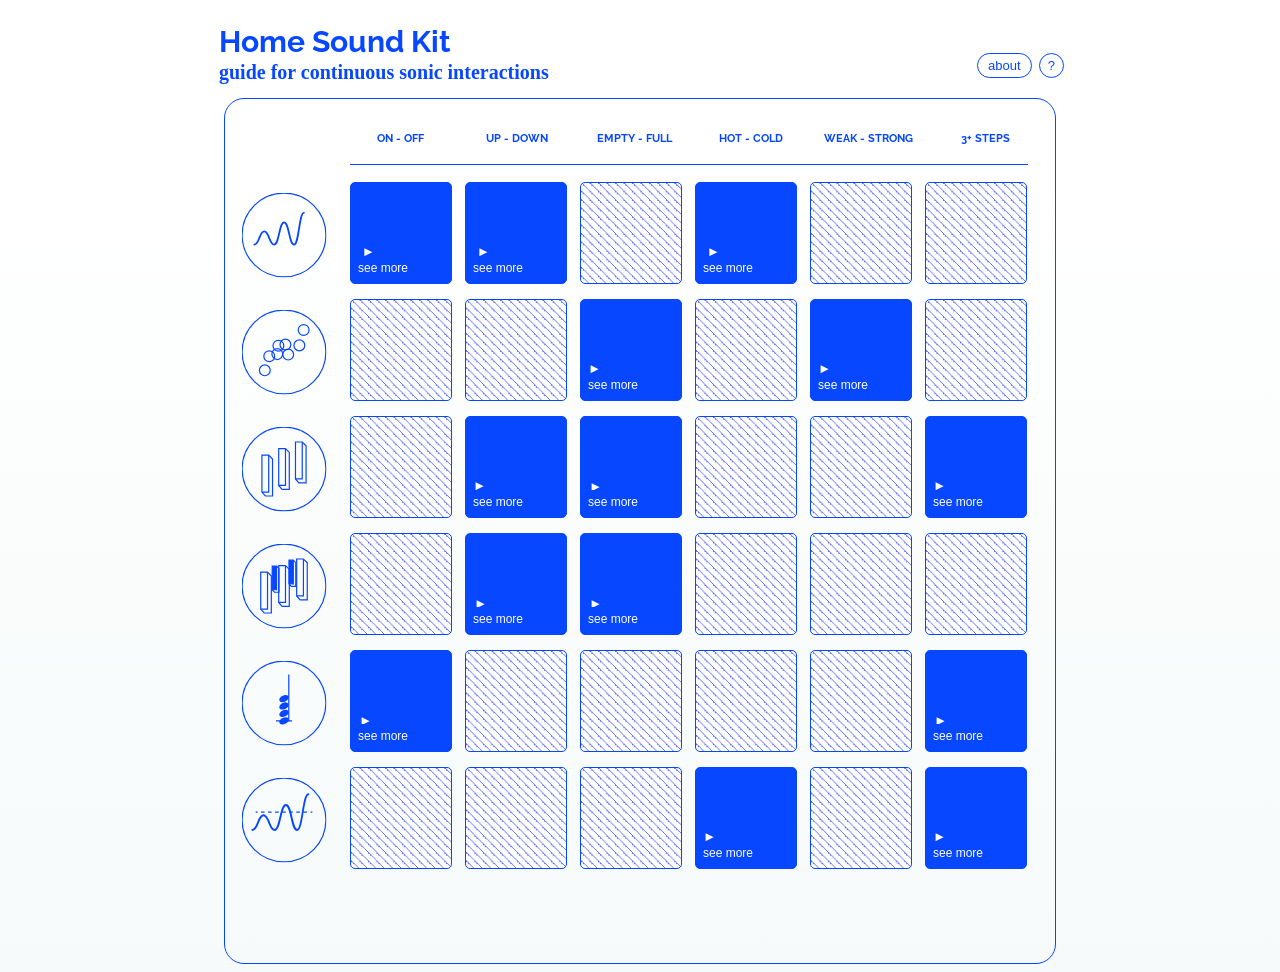
==== index.html @ 33861cf0 "Update index.html" ====
<html>
<head>
<title>Home Soundscape Toolkit</title>
<meta name="viewport" content="width=device-width, initial-scale=1">
<link href="3.12-blue-white.css" rel="stylesheet" type="text/css">
 <link href="//fonts.googleapis.com/css?family=Raleway:400,700" rel="stylesheet">
<script>
//audio
  function play(element){
   var audio = document.getElementById(element);
   audio.play();
             }
</script>

</head>

<body>
<//header>
<section class="header">
    <p class="title">Home Sound Kit</div><div></div>
      <p class="title-secondary">guide for continuous sonic interactions</div>
        <div class="btnCont">
          <button onclick="document.getElementById('id01').style.display='block'" class="Btn about">about</button>
          <button onclick="document.getElementById('id01').style.display='block'" class="Btn instrc">?</button>
        </div>
    </section>

  <section class="border">
    <section class="layout">
    <//1>
      <//side bar>
      <header class="side">
        <div class="sd-br-div top">
          <div class="sd-br-img pitch"></div>
        </div>
        <div class="sd-br-div">
        <div class="sd-br-img gran"></div>
        </div>
        <div class="sd-br-div">
          <div class="sd-br-img diat"></div>
        </div>
        <div class="sd-br-div">
          <div class="sd-br-img chrom"></div>
        </div>
        <div class="sd-br-div">
          <div class="sd-br-img chord"></div>
        </div>
        <div class="sd-br-div bottom">
          <div class="sd-br-img gate"></div>
        </div>
      </header>

    <//2>
      <div>
      <//top bar>
        <div class="top-bar">
          <div class="txt-box">
            <p class="p left">ON - OFF</p>
    				<p class="p left">UP - DOWN</p>
    				<p class="p left">EMPTY - FULL</p>
    				<p class="p left">HOT - COLD</p>
    				<p class="p">WEAK - STRONG</p>
    				<p class="p">3+ STEPS</p>
          </div>
          <div class="stick-border">
          </div>
        </div>

      <//matrix>
      <div class="matrix">
        <div class="div">
          <div class="box match">
              <input class="box match play" type="button" value=" ►"  onclick="play('audio1')">
              <button onclick="document.getElementById('id01').style.display='block'" class="myBtn">see more</button>
          </div>
          <div class="box match">
              <input class="box match play" type="button" value=" ►"  onclick="play('audio1')">
              <button onclick="document.getElementById('id02').style.display='block'" class="myBtn">see more</button>
          </div>
          <div class="box"></div>
          <div class="box match">
            <input class="box match play" type="button" value=" ►"  onclick="play('audio1')">
            <button onclick="document.getElementById('id03').style.display='block'" class="myBtn">see more</button>
          </div>
          <div class="box"></div>
          <div class="box"></div>
        </div>
        <div class="div">
          <div class="box"></div>
          <div class="box"></div>
          <div class="box match">
              <input class="box match play" type="button" value="►"  onclick="play('audio2')">
              <button onclick="document.getElementById('id04').style.display='block'" class="myBtn">see more</button>
          </div>
          <div class="box"></div>
          <div class="box match">
            <input class="box match play" type="button" value="►"  onclick="play('audio2')">
            <button onclick="document.getElementById('id05').style.display='block'" class="myBtn">see more</button>
          </div>
          <div class="box"></div>
        </div>
        <div class="div">
          <div class="box"></div>
          <div class="box match">
              <input class="box match play" type="button" value="►"  onclick="play('audio3')">
              <button onclick="document.getElementById('id04').style.display='block'" class="myBtn">see more</button>
          </div>
          <div class="box match">
              <input class="play " type="button" value="►"  onclick="play('audio3')">
              <button onclick="document.getElementById('id05').style.display='block'" class="myBtn ">see more</button>
          </div>
          <div class="box"></div>
          <div class="box"></div>
          <div class="box match">
              <input class="box match play" type="button" value="►"  onclick="play('audio3')">
              <button onclick="document.getElementById('id06').style.display='block'" class="myBtn">see more</button>
          </div>
        </div>
        <div class="div">
          <div class="box"></div>
          <div class="box match">
              <input class="play " type="button" value="►"  onclick="play('audio4')">
              <button onclick="document.getElementById('id07').style.display='block'" class="myBtn ">see more</button>
          </div>
          <div class="box match">
            <input class="play" type="button" value="►"  onclick="play('audio4')">
            <button onclick="document.getElementById('id07').style.display='block'" class="myBtn ">see more</button>
          </div>
          <div class="box"></div>
          <div class="box"></div>
          <div class="box"></div>
        </div>
        <div class="div">
          <div class="box match">
            <input class="play " type="button" value="►"  onclick="play('audio5')">
            <button onclick="document.getElementById('id07').style.display='block'" class="myBtn ">see more</button>
          </div>
          <div class="box"></div>
          <div class="box"></div>
          <div class="box"></div>
          <div class="box"></div>
          <div class="box match">
            <input class="play " type="button" value="►"  onclick="play('audio5')">
            <button onclick="document.getElementById('id07').style.display='block'" class="myBtn ">see more</button>
          </div>
        </div>
        <div class="div">
          <div class="box"></div>
          <div class="box"></div>
          <div class="box"></div>
          <div class="box match">
              <input class="box match play" type="button" value="►"  onclick="play('audio6')">
              <button onclick="document.getElementById('id06').style.display='block'" class="myBtn">see more</button>
          </div>
          <div class="box"></div>
          <div class="box match">
              <input class="box match play" type="button" value="►"  onclick="play('audio6')">
              <button onclick="document.getElementById('id06').style.display='block'" class="myBtn">see more</button>
          </div>
        </div>
      </div>
     </div>

      <//audio>
       <audio id="audio1" src="snd/01_pitch.aif" ></audio>
       <audio id="audio2" src="snd/03_diatonic.ogg" ></audio>
       <audio id="audio3" src="snd/03_diatonic.aif" ></audio>
       <audio id="audio4" src="snd/04_chrom.aifc" ></audio>
       <audio id="audio5" src="snd/05_chord1.aif" ></audio>
       <audio id="audio6" src="snd/06_cutoff.aifc" ></audio>



      <//pop-ups>
      <div id="id01" class="modal">
        <div class="modal-content">

          <header class="header-modal">
              <img class="modal-icon" src="img/final-icons/modal/icon-pitch.svg" />
              <h2 class="modal-title">PITCH CHANGE&nbsp;&nbsp;&nbsp;<medium>x</medium>&nbsp;&nbsp;&nbsp;ON - OFF</h2>
              <span onclick="document.getElementById('id01').style.display='none'" class="close">&times;</span>
          </header>

          <div class="mid-modal">
            <div>
              <div class="explain-box">
              <img class="modal-icon side" src="img/final-icons/modal/icon-sound.svg" />
               <p><B>sound: pitch change</b><br>
                Pitch shift is a sound variation in which the <a href="https://en.wikipedia.org/wiki/Pitch_(music)" target="_blank">pitch</a> of a sound (quantified as <a href="https://en.wikipedia.org/wiki/frequency" target="_blank">frequency</a>, unit: Hz) is raised or lowered.</p></div>
              <div class="explain-box">
               <img class="modal-icon side" src="img/final-icons/modal/icon-intr.svg" />
               <p><b>interaction: on\off</b><br>
                on-off interaction refers to a controller, allowing turning a device or a function on or off.<p></div>
              <div class="explain-box">
              <img class="modal-icon side" src="img/final-icons/modal/icon-parameters.svg" />
               <p><b>main parameters</b><br>
                start and end pitch, pitch range<p></div>

              </div>
              <div class="slideshow-contain">
                <div><img class="modal-icon side" src="img/final-icons/modal/icon-prdct.svg" /></div>
            <div class="slideshow">

                <div class="slide-container mySlides">
                  <div>
                    <b>example products</b><br>turning a device on-off
                  </div>
                  <img src="img/slideshow/remote.jpg" style="width:100%">
             </div>
              </div>
            </div>
          </div>

        <p class="end-modal"><B>NOTICE!</b> make sure the chosen pitches lay within the average audible <a href="https://en.wikipedia.org/wiki/Auditory_system" target="_blank">frequency range</a> for your user age group.</p>
        </div>
      </div>

       <div id="id02" class="modal">
        <div class="modal-content">

          <header class="header-modal">
              <img class="modal-icon" src="img/final-icons/modal/icon-pitch.svg" />
              <h2 class="modal-title">PITCH CHANGE&nbsp;&nbsp;&nbsp;<medium>x</medium>&nbsp;&nbsp;&nbsp;UP - DOWN</h2>
              <span onclick="document.getElementById('id02').style.display='none'" class="close">&times;</span>
          </header>

          <div class="mid-modal">
            <div>
              <div class="explain-box">
              <img class="modal-icon side" src="img/final-icons/modal/icon-sound.svg" />
               <p><B>sound: pitch change</b><br>
                Pitch shift is a sound variation in which the <a href="https://en.wikipedia.org/wiki/Pitch_(music)" target="_blank">pitch</a> of a sound (quantified as <a href="https://en.wikipedia.org/wiki/frequency" target="_blank">frequency</a>, unit: Hz) is raised or lowered.</p></div>
              <div class="explain-box">
               <img class="modal-icon side" src="img/final-icons/modal/icon-intr.svg" />
               <p><b>interaction: up\down</b><br>
                up-down interaction refers to the action of adding to or subtracting from the value with a certain function.<p></div>
              <div class="explain-box">
              <img class="modal-icon side" src="img/final-icons/modal/icon-parameters.svg" />
               <p><b>main parameters</b><br>
                start and end pitch, pitch range, addition\substraction value<p></div>

              </div>
              <div class="slideshow-contain">
                <div><img class="modal-icon side" src="img/final-icons/modal/icon-prdct.svg" /></div>
            <div class="slideshow">
                <div class="slide-container mySlides">
                  <div>
                  <b>example products</b><br>pillbox: counting pills
                  </div>
                  <img src="img/slideshow/pillbox.jpg" style="width:100%">
                </div>

                <div class="slide-container mySlides">
                  <div>
                    <b>example products</b><br>adjusting temperature in air-conditioner remote controller
                  </div>
                  <img src="img/slideshow/remote.jpg" style="width:100%">
                </div>

                <button class="Btn" onclick="plusDivs(-1)">&#10094;</button>
                <button class="Btn" onclick="plusDivs(1)">&#10095;</button>

              </div>
            </div>
          </div>

        <p class="end-modal"><B>NOTICE!</b> make sure the chosen pitches lay within the average audible <a href="https://en.wikipedia.org/wiki/Auditory_system" target="_blank">frequency range</a> for your user age group.<br>Set a standard addition\substraction value to create a consistent interaction.</p>
        </div>
      </div>

    </section>
  </section>


<script>
//slideshow
var slideIndex = 1;
showDivs(slideIndex);

function plusDivs(n) {
  showDivs(slideIndex += n);
}

function showDivs(n) {
  var i;
  var x = document.getElementsByClassName("mySlides");
  if (n > x.length) {slideIndex = 1}
  if (n < 1) {slideIndex = x.length}
  for (i = 0; i < x.length; i++) {
     x[i].style.display = "none";
  }
  x[slideIndex-1].style.display = "block";
}
</script>
</body>
</html>
---- 3.12-blue-white.css ----
@charset "UTF-8";
/* CSS Document */
body {
  background : -moz-linear-gradient(50% 0% -90deg,rgba(255, 255, 255, 1) 19.06%,rgba(246, 250, 250, 1) 100%);
  background : -webkit-linear-gradient(-90deg, rgba(255, 255, 255, 1) 19.06%, rgba(246, 250, 250, 1) 100%);
  overflow: auto;
  line-height: 1.6;
}

/*header*/
.header {
  position: relative;
  margin: auto;
  display: grid;
	grid-template-columns: 75% 25%;
  height: 80px;
  padding-bottom: 10px;
  padding-right: 3vh;
  max-width: 835px;
  background : rgba255, 255, 255, 1)
}

.btnCont {
  position: absolute;
  right: -1vw;
  bottom: 0vh;
  margin: 20px;
  }

.Btn {
  margin-top: 10px;
  margin-left: 3px;
  background : rgba(255, 255, 255, 1);
  border: solid;
  border-color:  rgba(6, 71, 255, 1);
  border-width: 1px;
  border-radius: 20px;
  color:  rgba(6, 71, 255, 1);
  font-size: 13px;
  font-family: "arial";
  text-align: center;
  cursor: pointer;
  }

  .Btn:hover {
    color: rgba(255, 255, 255, 1);
    background:  rgba(6, 71, 255, 1);
  }
  .Btn:focus {
    color: rgba255, 255, 255, 1)
    background:  rgba(6, 71, 255, 1);
    opacity: .8;
    outline: 0 none;
  }

  .instrc {
    width: 25px;
  	height: 25px;
  }

  .about {
    width: 55px;
  	height: 25px;
  }

  .prdct {

  }

  .link {

  }

.ppp {
  font-size: 13px;
  font-family: "source sans pro";
  text-align: center;
  margin-top: 5px;
  }

.title {
  margin: 10;
  height: 15px;
  width: 300px;
 font-family: 'Raleway', sans-serif;
  font-weight: bold;
  font-size: 30px;
  color:  rgba(6, 71, 255, 1);
}

.title-secondary {
  margin: 10;
  height: 20px;
  width: 600px;
  font-family: "baskerville-semibold";
  font-weight: bold;
  font-size: 20px;
  color:  rgba(6, 71, 255, 1);
}

/* matrix */
.border {
  align-content: center;
  margin:0 auto;
	width: 94vw;
	height: 96vh;
	max-height: 900px;
	max-width: 830px;
  border: solid;
	border-color:  rgba(6, 71, 255, 1);
	border-radius: 20px;
	border-width: 1px;
  overflow: hidden;
}

.layout {
	width: 94vw;
	height: 96vh;
	max-height: 900px;
	max-width: 830px;
  border-color:  rgba(6, 71, 255, 1);
	display: grid;
	grid-template-columns: 100px 700px;
	margin-top: 2vh;
  overflow: auto;

}

.side {
  width: 100px;
  height: 900px;
  position: sticky;
  left: px;
  z-index: 1;
  }

.sd-br-div {
  position: relative;
  margin: 0;
  left: 15px;
  width: 75px;
	height: 75px;
  margin-bottom: 42px;
	margin-left: 6px;
  border-radius: 100%;
	border-color:  rgba(6, 71, 255, 1);
  }

  .top {
    margin-top: 70px;
    }

  .bottom {
    margin-bottom: 0px;
  }

.sd-br-img {
  /*align*/
  position: absolute;
  margin: 0;
  top: 50%;
  left: 50%;
  transform: translate(-50%, -50%);
  /*fin align*/
  width: 85px;
	height:85px;
  }

  .pitch {
    background-image: url('img/final-icons/icon-pitch.svg');
    }

    .pitch:hover{
      background-image: url('img/final-icons/text/icon-pitch.svg');
      background-repeat: no-repeat;
      transition: .2s;
    }

  .gran {
    background-image: url('img/final-icons/icon-gran.svg');
  }
    .gran:hover {
      background-image: url('img/final-icons/text/icon-gran.svg');
      background-repeat: no-repeat;
      transition: .2s;
    }

  .diat {
    background-image: url('img/final-icons/icon-scale-diat.svg');
  }
    .diat:hover {
      background-image: url('img/final-icons/text/icon-scale-diat.svg');
      background-repeat: no-repeat;
      transition: .2s;
    }

  .chrom {
    background-image: url('img/final-icons/icon-scale-chrom.svg');
    }
    .chrom:hover {
      background-image: url('img/final-icons/text/icon-scale-chrom.svg');
      background-repeat: no-repeat;
      transition: .2s;
    }
  .chord{
    background-image: url('img/final-icons/icon-chord.svg');
    }

    .chord:hover {
      background-image: url('img/final-icons/text/icon-chord.svg');
      background-repeat: no-repeat;
      transition: .2s;
    }

  .gate{
    background-image: url('img/final-icons/icon-gate.svg');
  }
  .gate:hover {
    background-image: url('img/final-icons/text/icon-gate.svg');
    background-repeat: no-repeat;
    transition: .2s;
  }


/* top */
.top-bar {
  position: sticky;
  top: 0;
  z-index: 2;
  padding-top: 10px;
	padding-bottom: 10px;
	width: 710px;
	height: 20px;
	display: grid;
  background: rgba(255, 255, 255, 1)
	}

  .stick-border {
    margin-left: 25px;
    width: 678px;
    height: 5px;
    border-bottom: solid;
    border-width: 1px;
    border-color:  rgba(6, 71, 255, 1);
    background: rgba(255, 255, 255, 1);
  }

.txt-box {
    display: grid;
  	padding-left: 25px;
  	width: 690px;
    grid-template-columns: 1fr 1fr 1fr 1fr 1fr 1fr;
    grid-column-gap: 13px;
  }

.p {
  font-size: 11px;
  font-family: 'Raleway', sans-serif;
font-weight: bold;
  color:  rgba(6, 71, 255, 1);
  text-align: center;
  margin-top: 3px;
  width: 100px;
  }

  /* pads */

.matrix {
  	position: inherit;
  	padding-top: 25px;
  	padding-left: 25px;
    width: 20vw;
    height:20vh;

  }

.div {
  width: 690px;
  height: 117px;
  display: grid;
  grid-template-columns: 1fr 1fr 1fr 1fr 1fr 1fr;
  }

.box {
  background-image url('img/ELEMENTs/BG.svg');
  background-image: linear-gradient(45deg, #596bf2 8.33%, #ffffff 8.33%, #ffffff 50%, #596bf2 50%, #596bf2 58.33%, #ffffff 58.33%, #ffffff 100%);
  background-size: 8.49px 8.49px;
  width: 100px;
  height: 100px;
  border: solid;
  border-color:  rgba(6, 71, 255, 1);
  border-width: 1px;
  border-radius: 5px;
  background  rgba(211, 217, 226, 1);
  position: inherit;
  text-align: center;
  }

 .box:hover {
   background-image url('img/ELEMENTs/BG-thin.svg');
  }

.match {
    background :  rgba(6, 71, 255, 1);
    color: rgba(95, 237, 163, 1);
    cursor: pointer;
    transition: .2s;
  }

  .match:hover {
    background :  rgba(6, 71, 255, .9);
  }

/*.b-semi {
    background: rgba(6, 71, 255, .6);
    color: rgba(6, 71, 255, .9);
    cursor: pointer;
    transition: .2s;
    }

  .b-semi:hover {
    background   rgba(6, 71, 255, .5);
  }

  .semiplay {
    color rgba(6, 71, 255, 1);
      -webkit-text-stroke 1px rgba(6, 71, 255, 1);
  }

  .btnsemi {
    color rgba(6, 71, 255, 1);
  }
  */

.play {
    padding-top: 60px;
    text-align: left;
    width: 100px;
    height:75px;
    background : transparent;
    border-color: transparent;
    cursor: pointer;
    color: rgba(255,255,255, 1);
    }



    .play:hover {
      background : transparent;
      -webkit-text-stroke: 1px rgba(255, 255, 255, 1);
    }

    .semiplay:hover {
      background : transparent;
      -webkit-text-stroke:2px rgba(6, 71, 255, 1)
    }
.myBtn {
      margin-bottom: 5px;
      text-align: left;
      height: 20px;
			width: 100px;
      background : transparent;
      border-color: transparent;
      border-radius: 3px;
      border-style: Solid;
      border-width: 1px;
      color: rgba(255, 255, 255, 1);
      font-family: arial;
      font-size: 12px;
      cursor: pointer;
    }


    .myBtn:hover {
    	text-decoration: underline;
      background : transparent;
    }


/*buttons focus*/
.play:focus,
.myBtn:focus {
    outline: 0 none;
    opacity: .6;
    }

/*modals*/
  .modal {
    display: none; /* Hidden by default */
    position: fixed; /* Stay in place */
    z-index: 3; /* Sit on top */
    left: 0;
    TOP: 50px;
    height: 100%; /* Full height */
    width: 100%; /* Full width */
    transition: .2s;
    background : -moz-linear-gradient(50% 100% 90deg,rgba(0, 41, 227, 1) 35.57%,rgba(0, 57, 245, 0.9) 77.31%,rgba(0, 112, 245, 0.83) 89.92%,rgba(246, 250, 250, 0) 100%);
    background : -webkit-linear-gradient(90deg, rgba(0, 41, 227, 1) 35.57%, rgba(0, 57, 245, 0.9) 77.31%, rgba(0, 112, 245, 0.83) 89.92%, rgba(246, 250, 250, 0) 100%);
    }

    .modal-content {
      position:relative;
      margin: 0 auto;
      margin-top: 60px;
      width: 94vw;
      height: 83vh;
      max-width: 800px;
      max-height: 620px;
      overflow: auto;
      align-content: center;
      border solid;
      border-width: 1px;
      border-color: rgba255, 255, 255, 1)
      border-radius: 20px;
      }

    /* The Close Button */
    .close {
      width: 20px;
      height: 20px;
      color: #ffffff;
      float: right;
      font-size: 30px;
      font-family: 'Raleway', sans-serif;
      cursor: pointer;
    }
      .close:hover,
      .close:focus {
        text-decoration: none;
    		outline: 0 none;
        color:  rgba(6, 71, 255, 1);
    	 }

    .header-modal {
      height: 80px;
      display: grid;
      grid-template-columns: 90px 670px 30px;
    }

    .modal-title {
      padding-top: 10px;
      color: rgba(255, 255, 255, 1);
	font-family: 'Raleway', sans-serif;
      font-size: 17px;
    }

      .modal-icon {
        margin: auto;
        left: 0;
        width: 70px;
        height:70px;
        }
	.side {
          width: 40px;
          height: 40px;
          margin-top: 10px;
        }
	.modal-icon-prdct {
		padding-bottom: 150px;
}


    .mid-modal {
      position: relative;
      display: grid;
    	grid-template-columns: 340px 450px;
      grid-column-gap: 13px;
      color: rgba(255, 255, 255, 1);
      font-family: arial;
      font-size: 13px;
    }

      .explain-box {
        display: grid;
        grid-template-columns: 50px 270px;
        height: 67px;
        width: 340px;
        padding-bottom: 30px;
        }

      a {
        color: rgba(255, 255, 255, 1);
        text-decoration: underline;
        font-family;
        }

      .end-modal {
        margin-left: 20px;
	margin-top: 13px;
        padding-top: 10px;
        width: 700px;
        height: 25px;
        border: solid 1px rgba(255, 255, 255, 1);
        border-radius: 20px;
        padding-left: 70px;
        color: rgba(255, 255, 255, 1);
        font-family: arial;
        font-size: 13px;
        text-align: left;
      }

/*scrollbar*/
::-webkit-scrollbar {
    width: 10px;
    height: 10px;
    border-left: solid;
    border-top: solid;
    border-width: 1px;
    border-color:  rgba(6, 71, 255, 1);
    background: rgba(255, 255, 255, .1);
    border-radius: 20px;
    z-index: 0;
}
::-webkit-scrollbar-thumb {
    border-radius: 10px;
    background: rgba(255, 255, 255, .1);
}

::-webkit-scrollbar-track {
  background: rgba(255, 255, 255, .1);
}
::-webkit-scrollbar-corner       {
  background: rgba(255, 255, 255, .1);

}
::-webkit-scrollbar-track:hover {
    border-radius: 20px;
}
::-webkit-scrollbar-thumb:hover {
    background:  rgba(6, 71, 255, 1);
}

    /*slideshow*/
.mySlides {display:none;}
    .slideshow {
      padding-top: 13px;
      width: 400px;
      height: 220px;
      margin: 0 auto;
      left: 10px;
    }

    .slide-container {
      border: 0;
      height: 100%; /* Full height */
      width: 100%;
    }

.slideshow-contain {
  width: 400px;
  display: grid;
  grid-template-columns: 50px 350px;
}
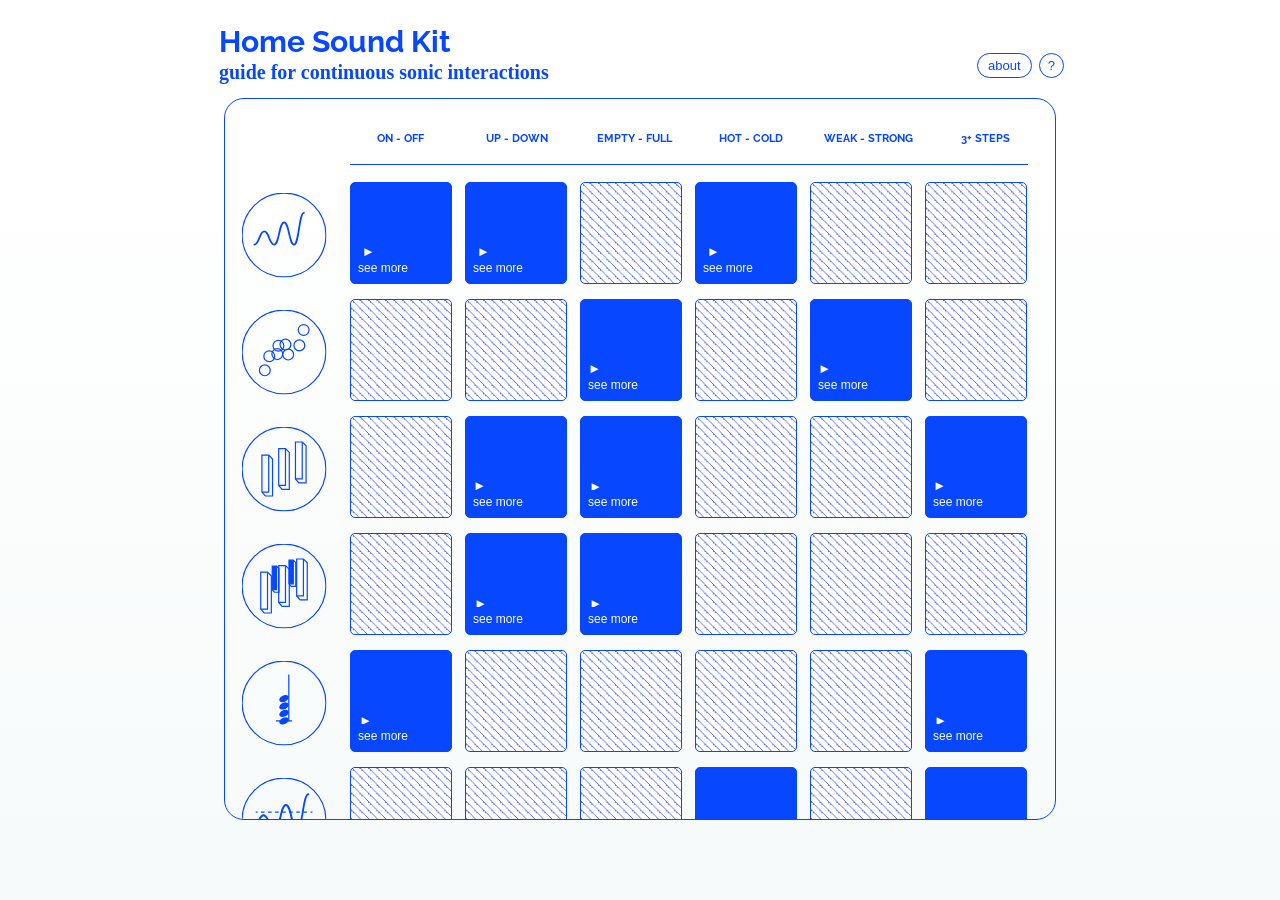
==== commit 882a0d4b: "Update index.html" ====
--- a/index.html
+++ b/index.html
@@ -242,27 +242,21 @@
               </div>
               <div class="slideshow-contain">
                 <div><img class="modal-icon side" src="img/final-icons/modal/icon-prdct.svg" /></div>
-            <div class="slideshow">
-                <div class="slide-container mySlides">
-                  <div>
+                
+               <div class="w3-display-container mySlides">
+                  <div class="w3-display-bottomleft w3-container w3-padding-16 w3-black">
                   <b>example products</b><br>pillbox: counting pills
-                  </div>
-                  <img src="img/slideshow/pillbox.jpg" style="width:100%">
-                </div>
-
-                <div class="slide-container mySlides">
-                  <div>
+  </div>
+  <img src="img/slideshow/pillbox.jpg" style="width:100%">
+
+                <div class="w3-display-container mySlides">
+                  <div class="w3-display-bottomleft w3-container w3-padding-16 w3-black">
                     <b>example products</b><br>adjusting temperature in air-conditioner remote controller
-                  </div>
-                  <img src="img/slideshow/remote.jpg" style="width:100%">
-                </div>
-
-                <button class="Btn" onclick="plusDivs(-1)">&#10094;</button>
-                <button class="Btn" onclick="plusDivs(1)">&#10095;</button>
-
-              </div>
-            </div>
-          </div>
+  </div>
+  <img src="img/slideshow/remote.jpg" style="width:100%">
+                 
+</div>
+           </div>
 
         <p class="end-modal"><B>NOTICE!</b> make sure the chosen pitches lay within the average audible <a href="https://en.wikipedia.org/wiki/Auditory_system" target="_blank">frequency range</a> for your user age group.<br>Set a standard addition\substraction value to create a consistent interaction.</p>
         </div>
--- a/3.12-blue-white.css
+++ b/3.12-blue-white.css
@@ -103,7 +103,7 @@
   align-content: center;
   margin:0 auto;
 	width: 94vw;
-	height: 96vh;
+	height: 80vh;
 	max-height: 900px;
 	max-width: 830px;
   border: solid;
@@ -115,7 +115,7 @@
 
 .layout {
 	width: 94vw;
-	height: 96vh;
+	height: 80vh;
 	max-height: 900px;
 	max-width: 830px;
   border-color:  rgba(6, 71, 255, 1);
@@ -489,7 +489,6 @@
 	margin-top: 13px;
         padding-top: 10px;
         width: 700px;
-        height: 25px;
         border: solid 1px rgba(255, 255, 255, 1);
         border-radius: 20px;
         padding-left: 70px;
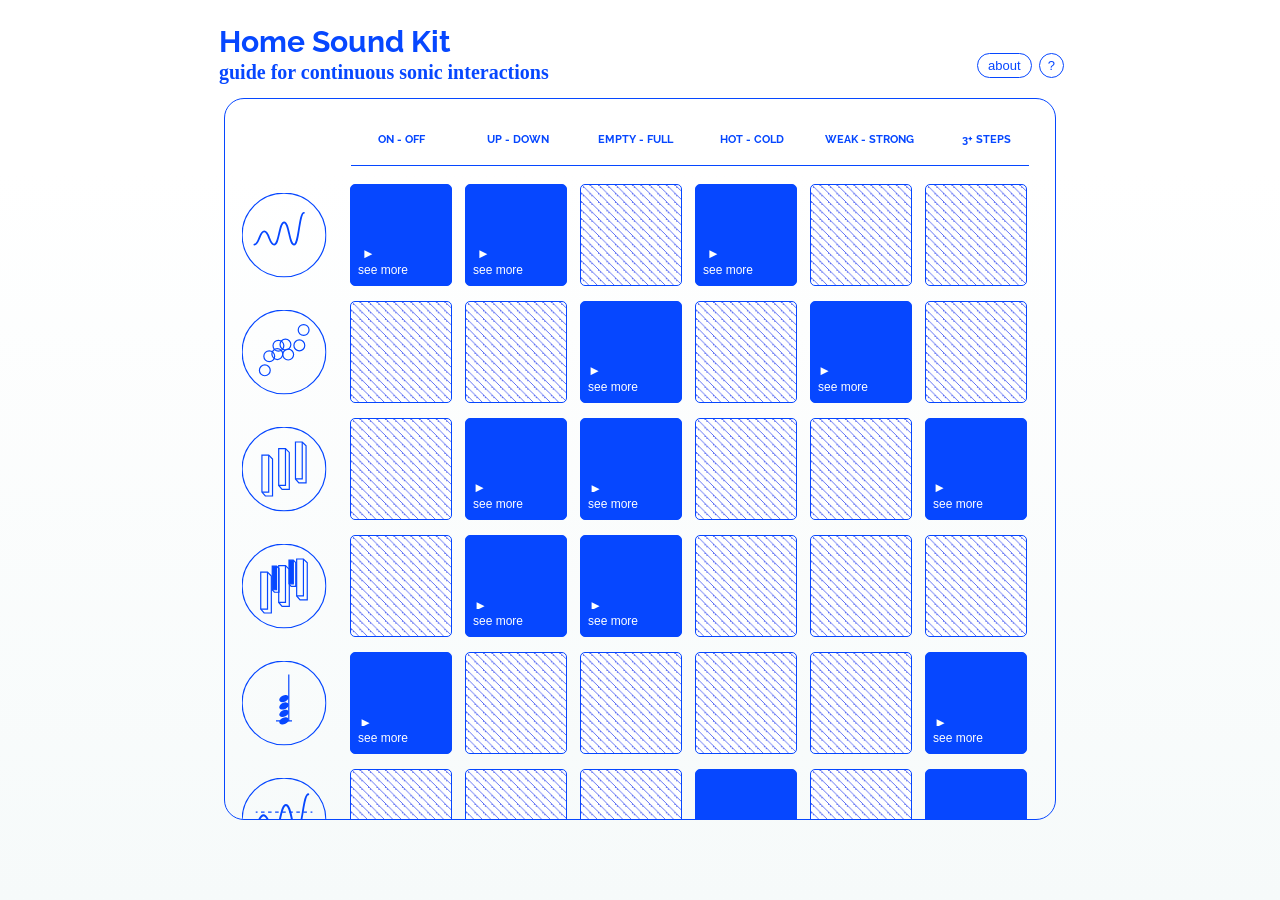
==== commit 66b545c5: "Update index.html" ====
--- a/index.html
+++ b/index.html
@@ -171,94 +171,87 @@
 
 
 
-      <//pop-ups>
+   <//pop-ups>
       <div id="id01" class="modal">
+       <div class="modal-content">
+
+         <header class="header-modal">
+             <img class="modal-icon" src="img/final-icons/modal/icon-pitch.svg" />
+             <h2 class="modal-title">PITCH CHANGE&nbsp;&nbsp;&nbsp;<medium>x</medium>&nbsp;&nbsp;&nbsp;ON - OFF</h2>
+             <span onclick="document.getElementById('id01').style.display='none'" class="close">&times;</span>
+         </header>
+
+         <div class="mid-modal">
+           <div>
+             <div class="explain-box">
+             <img class="modal-icon side" src="img/final-icons/modal/icon-sound.svg" />
+              <p><B>sound: pitch change</b><br>
+               Pitch shift is a sound variation in which the <a href="https://en.wikipedia.org/wiki/Pitch_(music)" target="_blank">pitch</a> of a sound (quantified as <a href="https://en.wikipedia.org/wiki/frequency" target="_blank">frequency</a>, unit: Hz) is raised or lowered.</p></div>
+             <div class="explain-box">
+              <img class="modal-icon side" src="img/final-icons/modal/icon-intr.svg" />
+              <p><b>interaction: on\off</b><br>
+               on-off interaction refers to a controller, allowing turning a device or a function on or off.<p></div>
+             <div class="explain-box">
+             <img class="modal-icon side" src="img/final-icons/modal/icon-parameters.svg" />
+              <p><b>main parameters</b><br>
+               start and end pitch, pitch range<p></div>
+
+             </div>
+             <div class="slides-contain">
+               <div><img class="modal-icon side" src="img/final-icons/modal/icon-prdct.svg" /></div>
+           <div class="slideshow">
+
+               <div class="slide-container mySlides">
+                 <p>
+                   <b>example products</b><br>turning a device on-off
+                 </p>
+                 <img src="img/slideshow/remote.jpg" style="width:100%">
+            </div>
+             </div>
+           </div>
+         </div>
+
+       <p class="end-modal"><B>NOTICE!</b> make sure the chosen pitches lay within the average audible <a href="https://en.wikipedia.org/wiki/Auditory_system" target="_blank">frequency range</a> for your user age group.</p>
+       </div>
+     </div>
+
+
+      <div id="id02" class="modal">
         <div class="modal-content">
 
           <header class="header-modal">
               <img class="modal-icon" src="img/final-icons/modal/icon-pitch.svg" />
               <h2 class="modal-title">PITCH CHANGE&nbsp;&nbsp;&nbsp;<medium>x</medium>&nbsp;&nbsp;&nbsp;ON - OFF</h2>
-              <span onclick="document.getElementById('id01').style.display='none'" class="close">&times;</span>
+              <span onclick="document.getElementById('id02').style.display='none'" class="close">&times;</span>
           </header>
 
           <div class="mid-modal">
             <div>
               <div class="explain-box">
-              <img class="modal-icon side" src="img/final-icons/modal/icon-sound.svg" />
-               <p><B>sound: pitch change</b><br>
+                <img class="modal-icon side" src="img/final-icons/modal/icon-sound.svg" />
+                <p><B>sound: pitch change</b><br>
                 Pitch shift is a sound variation in which the <a href="https://en.wikipedia.org/wiki/Pitch_(music)" target="_blank">pitch</a> of a sound (quantified as <a href="https://en.wikipedia.org/wiki/frequency" target="_blank">frequency</a>, unit: Hz) is raised or lowered.</p></div>
               <div class="explain-box">
-               <img class="modal-icon side" src="img/final-icons/modal/icon-intr.svg" />
-               <p><b>interaction: on\off</b><br>
+                <img class="modal-icon side" src="img/final-icons/modal/icon-intr.svg" />
+                <p><b>interaction: on\off</b><br>
                 on-off interaction refers to a controller, allowing turning a device or a function on or off.<p></div>
               <div class="explain-box">
-              <img class="modal-icon side" src="img/final-icons/modal/icon-parameters.svg" />
-               <p><b>main parameters</b><br>
-                start and end pitch, pitch range<p></div>
-
+                <img class="modal-icon side" src="img/final-icons/modal/icon-parameters.svg" />
+                <p><b>interaction: on\off</b><br>
+                 on-off interaction refers to a controller, allowing turning a device or a function on or off.<p></div>
               </div>
-              <div class="slideshow-contain">
+
+              <div class="slides-contain">
                 <div><img class="modal-icon side" src="img/final-icons/modal/icon-prdct.svg" /></div>
-            <div class="slideshow">
-
-                <div class="slide-container mySlides">
-                  <div>
-                    <b>example products</b><br>turning a device on-off
-                  </div>
-                  <img src="img/slideshow/remote.jpg" style="width:100%">
-             </div>
+                    <div class="slideshow">
+                      <p>
+                        <b>example products</b><br>counting pills when inputing into s pill organizer
+                      </p>
+                      <div class="myclass" onclick="myFunction"></div>
+                </div>
               </div>
-            </div>
-          </div>
 
         <p class="end-modal"><B>NOTICE!</b> make sure the chosen pitches lay within the average audible <a href="https://en.wikipedia.org/wiki/Auditory_system" target="_blank">frequency range</a> for your user age group.</p>
-        </div>
-      </div>
-
-       <div id="id02" class="modal">
-        <div class="modal-content">
-
-          <header class="header-modal">
-              <img class="modal-icon" src="img/final-icons/modal/icon-pitch.svg" />
-              <h2 class="modal-title">PITCH CHANGE&nbsp;&nbsp;&nbsp;<medium>x</medium>&nbsp;&nbsp;&nbsp;UP - DOWN</h2>
-              <span onclick="document.getElementById('id02').style.display='none'" class="close">&times;</span>
-          </header>
-
-          <div class="mid-modal">
-            <div>
-              <div class="explain-box">
-              <img class="modal-icon side" src="img/final-icons/modal/icon-sound.svg" />
-               <p><B>sound: pitch change</b><br>
-                Pitch shift is a sound variation in which the <a href="https://en.wikipedia.org/wiki/Pitch_(music)" target="_blank">pitch</a> of a sound (quantified as <a href="https://en.wikipedia.org/wiki/frequency" target="_blank">frequency</a>, unit: Hz) is raised or lowered.</p></div>
-              <div class="explain-box">
-               <img class="modal-icon side" src="img/final-icons/modal/icon-intr.svg" />
-               <p><b>interaction: up\down</b><br>
-                up-down interaction refers to the action of adding to or subtracting from the value with a certain function.<p></div>
-              <div class="explain-box">
-              <img class="modal-icon side" src="img/final-icons/modal/icon-parameters.svg" />
-               <p><b>main parameters</b><br>
-                start and end pitch, pitch range, addition\substraction value<p></div>
-
-              </div>
-              <div class="slideshow-contain">
-                <div><img class="modal-icon side" src="img/final-icons/modal/icon-prdct.svg" /></div>
-                
-               <div class="w3-display-container mySlides">
-                  <div class="w3-display-bottomleft w3-container w3-padding-16 w3-black">
-                  <b>example products</b><br>pillbox: counting pills
-  </div>
-  <img src="img/slideshow/pillbox.jpg" style="width:100%">
-
-                <div class="w3-display-container mySlides">
-                  <div class="w3-display-bottomleft w3-container w3-padding-16 w3-black">
-                    <b>example products</b><br>adjusting temperature in air-conditioner remote controller
-  </div>
-  <img src="img/slideshow/remote.jpg" style="width:100%">
-                 
-</div>
-           </div>
-
-        <p class="end-modal"><B>NOTICE!</b> make sure the chosen pitches lay within the average audible <a href="https://en.wikipedia.org/wiki/Auditory_system" target="_blank">frequency range</a> for your user age group.<br>Set a standard addition\substraction value to create a consistent interaction.</p>
         </div>
       </div>
 
@@ -266,25 +259,5 @@
   </section>
 
 
-<script>
-//slideshow
-var slideIndex = 1;
-showDivs(slideIndex);
-
-function plusDivs(n) {
-  showDivs(slideIndex += n);
-}
-
-function showDivs(n) {
-  var i;
-  var x = document.getElementsByClassName("mySlides");
-  if (n > x.length) {slideIndex = 1}
-  if (n < 1) {slideIndex = x.length}
-  for (i = 0; i < x.length; i++) {
-     x[i].style.display = "none";
-  }
-  x[slideIndex-1].style.display = "block";
-}
-</script>
 </body>
 </html>
--- a/3.12-blue-white.css
+++ b/3.12-blue-white.css
@@ -228,12 +228,13 @@
   top: 0;
   z-index: 2;
   padding-top: 10px;
-	padding-bottom: 10px;
-	width: 710px;
-	height: 20px;
-	display: grid;
-  background: rgba(255, 255, 255, 1)
-	}
+  padding-bottom: 10px;
+  width: 710px;
+  height: 20px;
+  display: grid;
+  background: rgba(255, 255, 255, 1);
+  border: solid 1px #ffffff;
+  }
 
   .stick-border {
     margin-left: 25px;
@@ -530,25 +531,54 @@
 }
 
     /*slideshow*/
-.mySlides {display:none;}
-    .slideshow {
-      padding-top: 13px;
-      width: 400px;
-      height: 220px;
-      margin: 0 auto;
-      left: 10px;
-    }
-
-    .slide-container {
-      border: 0;
-      height: 100%; /* Full height */
-      width: 100%;
-    }
-
-.slideshow-contain {
+.slides-contain {
   width: 400px;
   display: grid;
   grid-template-columns: 50px 350px;
 }
 
-
+.modal-img {
+  width: 300px;
+  height: 220px;
+  }
+  .n1-1 {
+    background-image: url('img/slideshow/pillbox.jpg');
+    background-repeat: no-repeat;
+  }
+    .n1-1:hover {
+      background-image: url('img/slideshow/remote.jpg');
+      background-repeat: no-repeat;
+    }
+  .n1-2 {
+    background-image: url('img/slideshow/remote.jpg');
+    background-repeat: no-repeat;
+    }
+    .n1-2:hover {
+      background-image: url('img/slideshow/pillbox.jpg');
+      background-repeat: no-repeat;
+      }
+  .n1-3 {
+    background-image: url('img/slideshow/remote.jpg');
+    background-repeat: no-repeat;
+      }
+      .n1-3:hover {
+        background-image: url('img/slideshow/pillbox.jpg');
+        background-repeat: no-repeat;
+        }
+    .n2-1 {
+          background-image: url('img/slideshow/pillbox.jpg');
+          background-repeat: no-repeat;
+        }
+        .n2-1:hover {
+            background-image: url('img/slideshow/remote.jpg');
+            background-repeat: no-repeat;
+          }
+    .n2-2 {
+         background-image: url('img/slideshow/pillbox.jpg');
+         background-repeat: no-repeat;
+              }
+      .n2-2:hover {
+              background-image: url('img/slideshow/remote.jpg');
+              background-repeat: no-repeat;
+                }
+
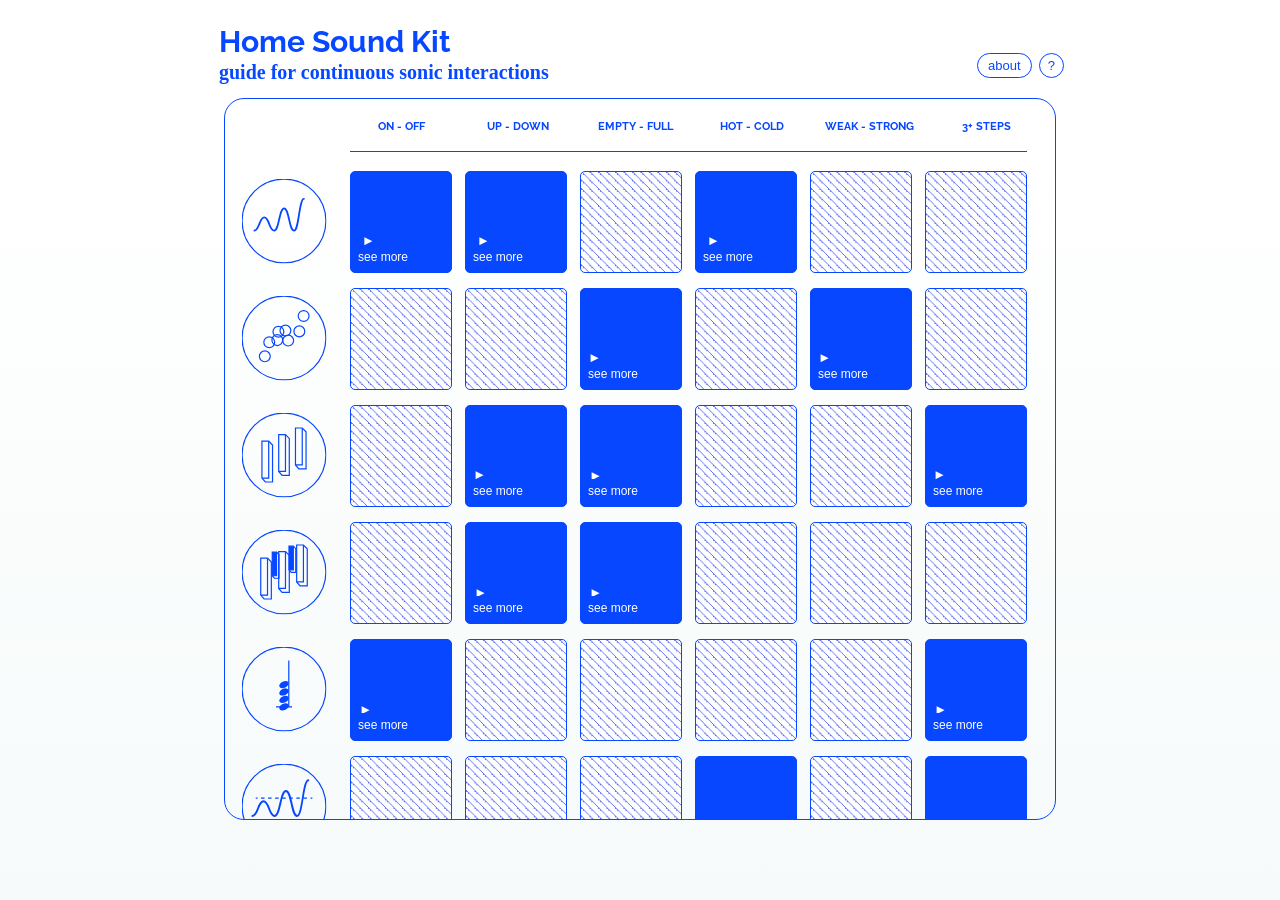
==== commit 2417ded8: "Update index.html" ====
--- a/index.html
+++ b/index.html
@@ -172,7 +172,7 @@
 
 
    <//pop-ups>
-      <div id="id01" class="modal">
+<div id="id01" class="modal">
        <div class="modal-content">
 
          <header class="header-modal">
@@ -183,37 +183,32 @@
 
          <div class="mid-modal">
            <div>
-             <div class="explain-box">
+             <div class="explain-box sound-s">
              <img class="modal-icon side" src="img/final-icons/modal/icon-sound.svg" />
-              <p><B>sound: pitch change</b><br>
-               Pitch shift is a sound variation in which the <a href="https://en.wikipedia.org/wiki/Pitch_(music)" target="_blank">pitch</a> of a sound (quantified as <a href="https://en.wikipedia.org/wiki/frequency" target="_blank">frequency</a>, unit: Hz) is raised or lowered.</p></div>
-             <div class="explain-box">
+              <p><font face ="baskerville-semibold" size="4"><b>sound: pitch change</b></font><br>
+               pitch change is a sound variation in which the <a href="https://en.wikipedia.org/wiki/Pitch_(music)" target="_blank">pitch</a> of a sound (quantified as <a href="https://en.wikipedia.org/wiki/frequency" target="_blank">frequency</a>, unit: Hz) is raised or lowered. Pitch of pre-recorded audio samples may be shifted applying transposition.</p></div>
+             <div class="explain-box intr">
               <img class="modal-icon side" src="img/final-icons/modal/icon-intr.svg" />
-              <p><b>interaction: on\off</b><br>
-               on-off interaction refers to a controller, allowing turning a device or a function on or off.<p></div>
-             <div class="explain-box">
+              <p><font face ="baskerville-semibold" size="4"><b>interaction: on - off</b></font><br>
+               refers to a controller, allowing turning a device or a function on or off.<p></div>
+             <div class="explain-box intr">
              <img class="modal-icon side" src="img/final-icons/modal/icon-parameters.svg" />
-              <p><b>main parameters</b><br>
-               start and end pitch, pitch range<p></div>
-
+              <p><font face ="baskerville-semibold" size="4"><b>main parameters</font><br>
+               pitch range<p></div></b>
              </div>
              <div class="slides-contain">
                <div><img class="modal-icon side" src="img/final-icons/modal/icon-prdct.svg" /></div>
-           <div class="slideshow">
-
-               <div class="slide-container mySlides">
-                 <p>
-                   <b>example products</b><br>turning a device on-off
-                 </p>
-                 <img src="img/slideshow/remote.jpg" style="width:100%">
+               <div>
+                 <p><font face ="baskerville-semibold" size="4"><b>example products</b></font><br>turning a device on-off</p>
+                 <div class="modal-img n1-1" style="width:100%"></div>
+               </div>
             </div>
-             </div>
-           </div>
-         </div>
 
        <p class="end-modal"><B>NOTICE!</b> make sure the chosen pitches lay within the average audible <a href="https://en.wikipedia.org/wiki/Auditory_system" target="_blank">frequency range</a> for your user age group.</p>
        </div>
      </div>
+   </div>
+
 
 
       <div id="id02" class="modal">
@@ -221,43 +216,501 @@
 
           <header class="header-modal">
               <img class="modal-icon" src="img/final-icons/modal/icon-pitch.svg" />
-              <h2 class="modal-title">PITCH CHANGE&nbsp;&nbsp;&nbsp;<medium>x</medium>&nbsp;&nbsp;&nbsp;ON - OFF</h2>
+              <h2 class="modal-title">PITCH CHANGE&nbsp;&nbsp;&nbsp;<medium>x</medium>&nbsp;&nbsp;&nbsp;UP - DOWN</h2>
               <span onclick="document.getElementById('id02').style.display='none'" class="close">&times;</span>
           </header>
 
           <div class="mid-modal">
             <div>
-              <div class="explain-box">
+              <div class="explain-box sound-s">
                 <img class="modal-icon side" src="img/final-icons/modal/icon-sound.svg" />
-                <p><B>sound: pitch change</b><br>
-                Pitch shift is a sound variation in which the <a href="https://en.wikipedia.org/wiki/Pitch_(music)" target="_blank">pitch</a> of a sound (quantified as <a href="https://en.wikipedia.org/wiki/frequency" target="_blank">frequency</a>, unit: Hz) is raised or lowered.</p></div>
-              <div class="explain-box">
+                <p><font face ="baskerville-semibold" size="4"><b>sound: pitch change</b></font><br>
+                  pitch change is a sound variation in which the <a href="https://en.wikipedia.org/wiki/Pitch_(music)" target="_blank">pitch</a> of a sound (quantified as <a href="https://en.wikipedia.org/wiki/frequency" target="_blank">frequency</a>, unit: Hz) is raised or lowered. Pitch of pre-recorded audio samples may be shifted applying transposition.</p></div>
+              <div class="explain-box intr">
                 <img class="modal-icon side" src="img/final-icons/modal/icon-intr.svg" />
-                <p><b>interaction: on\off</b><br>
-                on-off interaction refers to a controller, allowing turning a device or a function on or off.<p></div>
-              <div class="explain-box">
+                <p><font face ="baskerville-semibold" size="4"><b>interaction: up - down</b></font><br>
+                refers to addition or substraction of a fixed unit over a series of actions.<p></div>
+              <div class="explain-box intr">
                 <img class="modal-icon side" src="img/final-icons/modal/icon-parameters.svg" />
-                <p><b>interaction: on\off</b><br>
-                 on-off interaction refers to a controller, allowing turning a device or a function on or off.<p></div>
+                <p><font face ="baskerville-semibold" size="4"><b>parameters<br></font>
+                pitch-range&nbsp;&nbsp;&nbsp;&nbsp;&nbsp;measuremed unit</b>
+                </div>
               </div>
 
               <div class="slides-contain">
                 <div><img class="modal-icon side" src="img/final-icons/modal/icon-prdct.svg" /></div>
-                    <div class="slideshow">
-                      <p>
-                        <b>example products</b><br>counting pills when inputing into s pill organizer
-                      </p>
-                      <div class="myclass" onclick="myFunction"></div>
+                <div>
+                  <p><font face ="baskerville-semibold" size="4"><b>example products</b></font><br>turning a device on-off</p>
+                  <div class="modal-img n1-2" style="width:100%"></div>
+                </div>
+             </div>
+
+        <p class="end-modal"><B>NOTICE!</b> make sure the chosen pitches lay within the average audible <a href="https://en.wikipedia.org/wiki/Auditory_system" target="_blank">frequency range</a> for your user age group.<br>Check if users understand what units they are measuring.</p>
+        </div>
+      </div>
+    </div>
+
+      <div id="id03" class="modal">
+        <div class="modal-content">
+
+          <header class="header-modal">
+              <img class="modal-icon" src="img/final-icons/modal/icon-pitch.svg" />
+              <h2 class="modal-title">PITCH CHANGE&nbsp;&nbsp;&nbsp;<medium>x</medium>&nbsp;&nbsp;&nbsp;HOT - COLD</h2>
+              <span onclick="document.getElementById('id03').style.display='none'" class="close">&times;</span>
+          </header>
+
+          <div class="mid-modal">
+            <div>
+              <div class="explain-box sound-s">
+                <img class="modal-icon side" src="img/final-icons/modal/icon-sound.svg" />
+                <p><font face ="baskerville-semibold" size="4"><b>sound: pitch change</b></font><br>
+                  pitch change is a sound variation in which the <a href="https://en.wikipedia.org/wiki/Pitch_(music)" target="_blank">pitch</a> of a sound (quantified as <a href="https://en.wikipedia.org/wiki/frequency" target="_blank">frequency</a>, unit: Hz) is raised or lowered. Pitch of pre-recorded audio samples may be shifted applying transposition.</p></div>
+              <div class="explain-box intr">
+                <img class="modal-icon side" src="img/final-icons/modal/icon-intr.svg" />
+                <p><font face ="baskerville-semibold" size="4"><b>interaction: hot - cold</b></font><br>
+                refers to inducing a change in temperature or climate.<p></div>
+              <div class="explain-box intr">
+                <img class="modal-icon side" src="img/final-icons/modal/icon-parameters.svg" />
+                <p><font face ="baskerville-semibold" size="4"><b>parameters<br></font>
+                pitch-range&nbsp;&nbsp;&nbsp;&nbsp;&nbsp;hot/cold reference value</b>
                 </div>
               </div>
+              <div class="slides-contain">
+                <div><img class="modal-icon side" src="img/final-icons/modal/icon-prdct.svg" /></div>
+                <div>
+                  <p><font face ="baskerville-semibold" size="4"><b>example products</b></font><br>turning a device on-off</p>
+                  <div class="modal-img n1-1" style="width:100%"></div>
+                </div>
+             </div>
 
         <p class="end-modal"><B>NOTICE!</b> make sure the chosen pitches lay within the average audible <a href="https://en.wikipedia.org/wiki/Auditory_system" target="_blank">frequency range</a> for your user age group.</p>
         </div>
       </div>
+    </div>
+
+    <div id="id04" class="modal">
+      <div class="modal-content">
+
+        <header class="header-modal">
+            <img class="modal-icon" src="img/final-icons/modal/icon-pitch.svg" />
+            <h2 class="modal-title">GRANULATION&nbsp;&nbsp;&nbsp;<medium>x</medium>&nbsp;&nbsp;&nbsp;EMPTY - FULL</h2>
+            <span onclick="document.getElementById('id04').style.display='none'" class="close">&times;</span>
+        </header>
+
+        <div class="mid-modal">
+          <div>
+            <div class="explain-box sound-L">
+              <img class="modal-icon side" src="img/final-icons/modal/icon-sound.svg" />
+              <p><font face ="baskerville-semibold" size="4"><b>sound: granulation</b></font><br>
+                <a href="https://en.wikipedia.org/wiki/Granular_synthesis" target="_blank">granular synthesis</a> is a sound effect in which fractions of an <a href="https://en.wikipedia.org/wiki/Auditory_system" target="_blank">audio sample</a> are continuously sampled, resulting in multiple sound "grains". Higher number of grains and higher overlap rate are associated with "full" or "strong" interaction states.</p></div>
+            <div class="explain-box intr">
+              <img class="modal-icon side" src="img/final-icons/modal/icon-intr.svg" />
+              <p><font face ="baskerville-semibold" size="4"><b>interaction: empty - full</b></font><br>
+              indicates the fullness state of the content of a certain object, in comparison to the favorable capacity.<p></div>
+            <div class="explain-box intr">
+              <img class="modal-icon side" src="img/final-icons/modal/icon-parameters.svg" />
+              <p><font face ="baskerville-semibold" size="4"><b>parameters<br></font>
+              grains number&nbsp;&nbsp;&nbsp;duration<br>overlap rate&nbsp;&nbsp;&nbsp;empty/full reference value</b>
+              </div>
+            </div>
+            <div class="slides-contain">
+              <div><img class="modal-icon side" src="img/final-icons/modal/icon-prdct.svg" /></div>
+              <div>
+                <p><font face ="baskerville-semibold" size="4"><b>example products</b></font><br>turning a device on-off</p>
+                <div class="modal-img n1-1" style="width:100%"></div>
+              </div>
+           </div>
+
+      <p class="end-modal"><B>NOTICE!</b> carefully adjust the pitch and overlap rate in your granulated audio to avoid unpleasant noise.</p>
+      </div>
+    </div>
+  </div>
+
+    <div id="id05" class="modal">
+      <div class="modal-content">
+
+        <header class="header-modal">
+            <img class="modal-icon" src="img/final-icons/modal/icon-pitch.svg" />
+            <h2 class="modal-title">GRANULATION&nbsp;&nbsp;&nbsp;<medium>x</medium>&nbsp;&nbsp;&nbsp;WEAK - STRONG</h2>
+            <span onclick="document.getElementById('id05').style.display='none'" class="close">&times;</span>
+        </header>
+
+        <div class="mid-modal">
+          <div>
+            <div class="explain-box sound-L">
+              <img class="modal-icon side" src="img/final-icons/modal/icon-sound.svg" />
+              <p><font face ="baskerville-semibold" size="4"><b>sound: granulation</b></font><br>
+                <a href="https://en.wikipedia.org/wiki/Granular_synthesis" target="_blank">granular synthesis</a> is a sound effect in which fractions of an <a href="https://en.wikipedia.org/wiki/Auditory_system" target="_blank">audio sample</a> are continuously sampled, resulting in multiple sound "grains". Higher number of grains and higher overlap rate are associated with "full" or "strong" interaction states.</p></div>
+            <div class="explain-box intr">
+              <img class="modal-icon side" src="img/final-icons/modal/icon-intr.svg" />
+              <p><font face ="baskerville-semibold" size="4"><b>interaction: empty - full</b></font><br>
+              indicates the strength of a certain action or the strength degree of a certain object.<p></div>
+            <div class="explain-box intr">
+              <img class="modal-icon side" src="img/final-icons/modal/icon-parameters.svg" />
+              <p><font face ="baskerville-semibold" size="4"><b>parameters<br></font>
+              grains number&nbsp;&nbsp;&nbsp;duration&nbsp;&nbsp;&nbsp;overlap rate&nbsp;&nbsp;&nbsp;</b>
+              </div>
+            </div>
+            <div class="slides-contain">
+              <div><img class="modal-icon side" src="img/final-icons/modal/icon-prdct.svg" /></div>
+              <div>
+                <p><font face ="baskerville-semibold" size="4"><b>example products</b></font><br>turning a device on-off</p>
+                <div class="modal-img n1-1" style="width:100%"></div>
+              </div>
+           </div>
+
+           <p class="end-modal"><B>NOTICE!</b> make sure the chosen pitches lay within the average audible <a href="https://en.wikipedia.org/wiki/Auditory_system" target="_blank">frequency range</a> for your user age group.</p>
+      </div>
+    </div>
+  </div>
+
+  <div id="id06" class="modal">
+    <div class="modal-content">
+
+      <header class="header-modal">
+          <img class="modal-icon" src="img/final-icons/modal/icon-pitch.svg" />
+          <h2 class="modal-title">DIATONIC SCALE&nbsp;&nbsp;&nbsp;<medium>x</medium>&nbsp;&nbsp;&nbsp;UP - DOWN</h2>
+          <span onclick="document.getElementById('id06').style.display='none'" class="close">&times;</span>
+      </header>
+
+      <div class="mid-modal">
+        <div>
+          <div class="explain-box sound-L">
+            <img class="modal-icon side" src="img/final-icons/modal/icon-sound.svg" />
+            <p><font face ="baskerville-semibold" size="4"><b>sound: diatonic scale</b></font><br>
+              <a href="https://en.wikipedia.org/wiki/Diatonic_scale" target="_blank">diatonic scale</a> is a series of 7 degrees (notes), and is a  <a href="https://en.wikipedia.org/wiki/melody" target="_blank">melodic</a> and <a href="https://en.wikipedia.org/wiki/harmony" target="_blank">harmonic</a> point of reference in western music. The first degree is the <a href="https://en.wikipedia.org/wiki/Tonic_(music)" target="_blank">tonic</a> (main note). Following the 7th degree, the tonic note will reappear. Diatonic scales may be <a href="https://en.wikipedia.org/wiki/Tonic_(music)" target="_blank">major</a> or <a href="https://en.wikipedia.org/wiki/Tonic_(music)" target="_blank">minor</a>,
+              and have various <a href ="https://en.wikipedia.org/wiki/Mode_(music)">modes.</a></p></div>
+          <div class="explain-box intr">
+            <img class="modal-icon side" src="img/final-icons/modal/icon-intr.svg" />
+            <p><font face ="baskerville-semibold" size="4"><b>interaction: up - down</b></font><br>
+            refers to addition or substraction of a fixed unit over a series of actions.<p></div>
+          <div class="explain-box intr">
+            <img class="modal-icon side" src="img/final-icons/modal/icon-parameters.svg" />
+            <p><font face ="baskerville-semibold" size="4"><b>parameters<br></font>
+            tonic note&nbsp;&nbsp;&nbsp;major\minor&nbsp;&nbsp;&nbsp;note range<br>measured unit</b>
+            </div>
+          </div>
+          <div class="slides-contain">
+            <div><img class="modal-icon side" src="img/final-icons/modal/icon-prdct.svg" /></div>
+            <div>
+              <p><font face ="baskerville-semibold" size="4"><b>example products</b></font><br>turning a device on-off</p>
+              <div class="modal-img n1-1" style="width:100%"></div>
+            </div>
+         </div>
+
+         <p class="end-modal"><B>NOTICE!</b>make sure your note range's frequencies lay within the average audible <a href="https://en.wikipedia.org/wiki/Auditory_system" target="_blank">frequency range</a> for your user age group.</p>
+    </div>
+  </div>
+</div>
+
+<div id="id07" class="modal">
+  <div class="modal-content">
+
+    <header class="header-modal">
+        <img class="modal-icon" src="img/final-icons/modal/icon-pitch.svg" />
+        <h2 class="modal-title">DIATONIC SCALE&nbsp;&nbsp;&nbsp;<medium>x</medium>&nbsp;&nbsp;&nbsp;EMPTY - FULL</h2>
+        <span onclick="document.getElementById('id07').style.display='none'" class="close">&times;</span>
+    </header>
+
+    <div class="mid-modal">
+      <div>
+        <div class="explain-box sound-L">
+          <img class="modal-icon side" src="img/final-icons/modal/icon-sound.svg" />
+          <p><font face ="baskerville-semibold" size="4"><b>sound: diatonic scale</b></font><br>
+            <a href="https://en.wikipedia.org/wiki/Diatonic_scale" target="_blank">diatonic scale</a> is a series of 7 degrees (notes), and is a  <a href="https://en.wikipedia.org/wiki/melody" target="_blank">melodic</a> and <a href="https://en.wikipedia.org/wiki/harmony" target="_blank">harmonic</a> point of reference in western music. The first degree is the <a href="https://en.wikipedia.org/wiki/Tonic_(music)" target="_blank">tonic</a> (main note). Following the 7th degree, the tonic note will reappear. Diatonic scales may be <a href="https://en.wikipedia.org/wiki/Tonic_(music)" target="_blank">major</a> or <a href="https://en.wikipedia.org/wiki/Tonic_(music)" target="_blank">minor</a>,
+            and have various <a href ="https://en.wikipedia.org/wiki/Mode_(music)">modes.</a></p></div>
+        <div class="explain-box intr">
+          <img class="modal-icon side" src="img/final-icons/modal/icon-intr.svg" />
+          <p><font face ="baskerville-semibold" size="4"><b>interaction: empty - full</b></font><br>
+            indicates the fullness state of the content of a certain object, in comparison to the favorable capacity.<p></div>
+        <div class="explain-box intr">
+          <img class="modal-icon side" src="img/final-icons/modal/icon-parameters.svg" />
+          <p><font face ="baskerville-semibold" size="4"><b>parameters<br></font>
+          tonic note&nbsp;&nbsp;&nbsp;major\minor<br>note range&nbsp;&nbsp;&nbsp;empty/full reference value</b>
+          </div>
+        </div>
+        <div class="slides-contain">
+          <div><img class="modal-icon side" src="img/final-icons/modal/icon-prdct.svg" /></div>
+          <div>
+            <p><font face ="baskerville-semibold" size="4"><b>example products</b></font><br>turning a device on-off</p>
+            <div class="modal-img n1-1" style="width:100%"></div>
+          </div>
+       </div>
+
+       <p class="end-modal"><B>NOTICE!</b>make sure your note range's frequencies lay within the average audible <a href="https://en.wikipedia.org/wiki/Auditory_system" target="_blank">frequency range</a> for your user age group.</p>
+  </div>
+</div>
+</div>
+
+<div id="id08" class="modal">
+  <div class="modal-content">
+
+    <header class="header-modal">
+        <img class="modal-icon" src="img/final-icons/modal/icon-pitch.svg" />
+        <h2 class="modal-title">DIATONIC SCALE&nbsp;&nbsp;&nbsp;<medium>x</medium>&nbsp;&nbsp;&nbsp;3+ STEPS</h2>
+        <span onclick="document.getElementById('id08').style.display='none'" class="close">&times;</span>
+    </header>
+
+    <div class="mid-modal">
+      <div>
+        <div class="explain-box sound-L">
+          <img class="modal-icon side" src="img/final-icons/modal/icon-sound.svg" />
+          <p><font face ="baskerville-semibold" size="4"><b>sound: diatonic scale</b></font><br>
+            <a href="https://en.wikipedia.org/wiki/Diatonic_scale" target="_blank">diatonic scale</a> is a series of 7 degrees (notes), and is a  <a href="https://en.wikipedia.org/wiki/melody" target="_blank">melodic</a> and <a href="https://en.wikipedia.org/wiki/harmony" target="_blank">harmonic</a> point of reference in western music. The first degree is the <a href="https://en.wikipedia.org/wiki/Tonic_(music)" target="_blank">tonic</a> (main note). Following the 7th degree, the tonic note will reappear. Diatonic scales may be <a href="https://en.wikipedia.org/wiki/Tonic_(music)" target="_blank">major</a> or <a href="https://en.wikipedia.org/wiki/Tonic_(music)" target="_blank">minor</a>,
+            and have various <a href ="https://en.wikipedia.org/wiki/Mode_(music)">modes.</a></p></div>
+        <div class="explain-box intr">
+          <img class="modal-icon side" src="img/final-icons/modal/icon-intr.svg" />
+          <p><font face ="baskerville-semibold" size="4"><b>interaction: empty - full</b></font><br>
+            refers to user interface in which the navigation flow required to achieve a goal takes multiple steps (over 3).<p></div>
+        <div class="explain-box intr">
+          <img class="modal-icon side" src="img/final-icons/modal/icon-parameters.svg" />
+          <p><font face ="baskerville-semibold" size="4"><b>parameters<br></font>
+          tonic note&nbsp;&nbsp;&nbsp;major\minor<br>note range&nbsp;&nbsp;&nbsp;steps number&nbsp;&nbsp;&nbsp;start, end steps</b>
+          </div>
+        </div>
+        <div class="slides-contain">
+          <div><img class="modal-icon side" src="img/final-icons/modal/icon-prdct.svg" /></div>
+          <div>
+            <p><font face ="baskerville-semibold" size="4"><b>example products</b></font><br>turning a device on-off</p>
+            <div class="modal-img n1-1" style="width:100%"></div>
+          </div>
+       </div>
+
+       <p class="end-modal"><B>NOTICE!</b> adjust the diatonic scale flow so the navigation would start and end with the tonic note.<br>make sure your note range's frequencies lay within the average audible <a href="https://en.wikipedia.org/wiki/Auditory_system" target="_blank">frequency range</a> for your user age group.</p>
+  </div>
+</div>
+</div>
+
+<div id="id09" class="modal">
+  <div class="modal-content">
+
+    <header class="header-modal">
+        <img class="modal-icon" src="img/final-icons/modal/icon-pitch.svg" />
+        <h2 class="modal-title">CHROMATIC SCALE&nbsp;&nbsp;&nbsp;<medium>x</medium>&nbsp;&nbsp;&nbsp;UP - DOWN</h2>
+        <span onclick="document.getElementById('id09').style.display='none'" class="close">&times;</span>
+    </header>
+
+    <div class="mid-modal">
+      <div>
+        <div class="explain-box sound-L">
+          <img class="modal-icon side" src="img/final-icons/modal/icon-sound.svg" />
+          <p><font face ="baskerville-semibold" size="4"><b>sound: chromatic scale</b></font><br>
+            <a href="https://en.wikipedia.org/wiki/chromatic_scale" target="_blank">chromatic scale</a> is a series of 12 degrees (notes), and is a  <a href="https://en.wikipedia.org/wiki/melody" target="_blank">melodic</a> point of reference in western music. The musical interval between each degree is one <a href="https://en.wikipedia.org/wiki/Semitone" target="_blank">semitone</a>. Following the 12th degree, the first degree note will reappear.</div>
+        <div class="explain-box intr">
+          <img class="modal-icon side" src="img/final-icons/modal/icon-intr.svg" />
+          <p><font face ="baskerville-semibold" size="4"><b>interaction: up - down</b></font><br>
+            refers to addition or substraction of a fixed unit over a series of actions.<p></div>
+        <div class="explain-box intr">
+          <img class="modal-icon side" src="img/final-icons/modal/icon-parameters.svg" />
+          <p><font face ="baskerville-semibold" size="4"><b>parameters<br></font>
+          measuremed unit</b>
+          </div>
+        </div>
+        <div class="slides-contain">
+          <div><img class="modal-icon side" src="img/final-icons/modal/icon-prdct.svg" /></div>
+          <div>
+            <p><font face ="baskerville-semibold" size="4"><b>example products</b></font><br>turning a device on-off</p>
+            <div class="modal-img n1-1" style="width:100%"></div>
+          </div>
+       </div>
+
+       <p class="end-modal"><B>NOTICE!</b> make sure your note range's frequencies lay within the average audible <a href="https://en.wikipedia.org/wiki/Auditory_system" target="_blank">frequency range</a> for your user age group.</p>
+  </div>
+</div>
+</div>
+
+<div id="id10" class="modal">
+  <div class="modal-content">
+
+    <header class="header-modal">
+        <img class="modal-icon" src="img/final-icons/modal/icon-pitch.svg" />
+        <h2 class="modal-title">CHROMATIC SCALE&nbsp;&nbsp;&nbsp;<medium>x</medium>&nbsp;&nbsp;&nbsp;UP - DOWN</h2>
+        <span onclick="document.getElementById('id10').style.display='none'" class="close">&times;</span>
+    </header>
+
+    <div class="mid-modal">
+      <div>
+        <div class="explain-box sound-L">
+          <img class="modal-icon side" src="img/final-icons/modal/icon-sound.svg" />
+          <p><font face ="baskerville-semibold" size="4"><b>sound: chromatic scale</b></font><br>
+            <a href="https://en.wikipedia.org/wiki/Chromatic_scale" target="_blank">chromatic scale</a> is a series of 12 degrees (notes), and is a  <a href="https://en.wikipedia.org/wiki/melody" target="_blank">melodic</a> point of reference in western music. The musical interval between each degree is one <a href="https://en.wikipedia.org/wiki/Semitone" target="_blank">semitone</a>. Following the 12th degree, the first degree note will reappear.</div>
+        <div class="explain-box intr">
+          <img class="modal-icon side" src="img/final-icons/modal/icon-intr.svg" />
+          <p><font face ="baskerville-semibold" size="4"><b>interaction: empty - full</b></font><br>
+            indicates the fullness state of the content of a certain object, in comparison to the favorable capacity.<p></div>
+        <div class="explain-box intr">
+          <img class="modal-icon side" src="img/final-icons/modal/icon-parameters.svg" />
+          <p><font face ="baskerville-semibold" size="4"><b>parameters<br></font>
+          empty/full reference value</b>
+          </div>
+        </div>
+        <div class="slides-contain">
+          <div><img class="modal-icon side" src="img/final-icons/modal/icon-prdct.svg" /></div>
+          <div>
+            <p><font face ="baskerville-semibold" size="4"><b>example products</b></font><br>turning a device on-off</p>
+            <div class="modal-img n1-1" style="width:100%"></div>
+          </div>
+       </div>
+       <p class="end-modal"><B>NOTICE!</b> make sure your note range's frequencies lay within the average audible <a href="https://en.wikipedia.org/wiki/Auditory_system" target="_blank">frequency range</a> for your user age group.</p>
+  </div>
+ </div>
+</div>
+
+<div id="id11" class="modal">
+ <div class="modal-content">
+
+   <header class="header-modal">
+       <img class="modal-icon" src="img/final-icons/modal/icon-pitch.svg" />
+       <h2 class="modal-title">CHORD PROGRESSION&nbsp;&nbsp;&nbsp;<medium>x</medium>&nbsp;&nbsp;&nbsp;ON - OFF</h2>
+       <span onclick="document.getElementById('id11').style.display='none'" class="close">&times;</span>
+   </header>
+
+   <div class="mid-modal">
+     <div>
+       <div class="explain-box sound-L">
+       <img class="modal-icon side" src="img/final-icons/modal/icon-sound.svg" />
+        <p><font face ="baskerville-semibold" size="4"><b>sound: chord progression</b></font><br>
+         <a href="https://en.wikipedia.org/wiki/Chord_progression" target="_blank">chord progressions</a> are successions of musical <a href="https://en.wikipedia.org/wiki/Chord_(music)" target="_blank">chords</a>. Based around a <a href="https://en.wikipedia.org/wiki/Tonic_(music)" target="_blank">tonic</a>, often the start and end chord, they create <a href="https://en.wikipedia.org/wiki/Harmony" target="_blank">harmonic</a> structure. Middle chords induce <a href="https://en.wikipedia.org/wiki/Tension_(music)" target="_blank">tension</a> and imply the next step. Simple western patterns as (I-V-I) and (I-IV-V-I) (numbers refer to degrees, tonic is 1st) are highly familiar to most ears.</p></div>
+       <div class="explain-box intr">
+        <img class="modal-icon side" src="img/final-icons/modal/icon-intr.svg" />
+        <p><font face ="baskerville-semibold" size="4"><b>interaction: on - off</b></font><br>
+         refers to a controller, allowing turning a device or a function on or off.<p></div>
+       <div class="explain-box intr">
+       <img class="modal-icon side" src="img/final-icons/modal/icon-parameters.svg" />
+        <p><font face ="baskerville-semibold" size="4"><b>main parameters</font><br>
+        tonic note&nbsp;&nbsp;&nbsp;progression pattern<p></div></b>
+       </div>
+       <div class="slides-contain">
+         <div><img class="modal-icon side" src="img/final-icons/modal/icon-prdct.svg" /></div>
+         <div>
+           <p><font face ="baskerville-semibold" size="4"><b>example products</b></font><br>turning a device on-off</p>
+           <div class="modal-img n1-1" style="width:100%"></div>
+         </div>
+      </div>
+
+ <p class="end-modal"><B>NOTICE!</b> test with users your composed progression, to avoid complex and unclear progressions.</p>
+ </div>
+</div>
+</div>
+
+<div id="id12" class="modal">
+ <div class="modal-content">
+
+   <header class="header-modal">
+       <img class="modal-icon" src="img/final-icons/modal/icon-pitch.svg" />
+       <h2 class="modal-title">CHORD PROGRESSION&nbsp;&nbsp;&nbsp;<medium>x</medium>&nbsp;&nbsp;&nbsp;3+ STEPS</h2>
+       <span onclick="document.getElementById('id12').style.display='none'" class="close">&times;</span>
+   </header>
+
+   <div class="mid-modal">
+     <div>
+       <div class="explain-box sound-L">
+       <img class="modal-icon side" src="img/final-icons/modal/icon-sound.svg" />
+        <p><font face ="baskerville-semibold" size="4"><b>sound: chord progression</b></font><br>
+         <a href="https://en.wikipedia.org/wiki/Chord_progression" target="_blank">chord progressions</a> are successions of musical <a href="https://en.wikipedia.org/wiki/Chord_(music)" target="_blank">chords</a>. Based around a <a href="https://en.wikipedia.org/wiki/Tonic_(music)" target="_blank">tonic</a>, often the start and end chord, they create <a href="https://en.wikipedia.org/wiki/Harmony" target="_blank">harmonic</a> structure. Middle chords induce <a href="https://en.wikipedia.org/wiki/Tension_(music)" target="_blank">tension</a> and imply the next step. Simple western patterns as (I-V-I) and (I-IV-V-I) (numbers refer to degrees, tonic is 1st) are highly familiar to most ears.</p></div>
+       <div class="explain-box intr">
+        <img class="modal-icon side" src="img/final-icons/modal/icon-intr.svg" />
+        <p><font face ="baskerville-semibold" size="4"><b>interaction: 3+ steps</b></font><br>
+          refers to user interface in which the navigation flow required to achieve a goal takes multiple steps (over 3).<p></div>
+       <div class="explain-box intr">
+       <img class="modal-icon side" src="img/final-icons/modal/icon-parameters.svg" />
+        <p><font face ="baskerville-semibold" size="4"><b>main parameters</font><br>
+          tonic note&nbsp;&nbsp;&nbsp;progression pattern<br>steps number&nbsp;&nbsp;&nbsp;steps navigation<p></div></b>
+       </div>
+       <div class="slides-contain">
+         <div><img class="modal-icon side" src="img/final-icons/modal/icon-prdct.svg" /></div>
+         <div>
+           <p><font face ="baskerville-semibold" size="4"><b>example products</b></font><br>turning a device on-off</p>
+           <div class="modal-img n1-1" style="width:100%"></div>
+         </div>
+      </div>
+
+      <p class="end-modal"><B>NOTICE!</b> test with users your composed progression, to avoid complex and unclear progressions.</p>
+ </div>
+</div>
+</div>
 
     </section>
   </section>
 
+  <div id="id13" class="modal">
+    <div class="modal-content">
+
+      <header class="header-modal">
+          <img class="modal-icon" src="img/final-icons/modal/icon-pitch.svg" />
+          <h2 class="modal-title">FREQUENCY GATE&nbsp;&nbsp;&nbsp;<medium>x</medium>&nbsp;&nbsp;&nbsp;HOT - COLD</h2>
+          <span onclick="document.getElementById('id13').style.display='none'" class="close">&times;</span>
+      </header>
+
+      <div class="mid-modal">
+        <div>
+          <div class="explain-box sound-L">
+            <img class="modal-icon side" src="img/final-icons/modal/icon-sound.svg" />
+            <p><font face ="baskerville-semibold" size="4"><b>sound: pitch change</b></font><br>
+              frequency gate is an <a href="https://en.wikipedia.org/wiki/Audio_filter" target="_blank">audio filter</a> allowing to 'cut-off' certain <a href="https://en.wikipedia.org/wiki/frequency" target="_blank">frequencies</a> (unit: Hz) from an <a href="https://en.wikipedia.org/wiki/Auditory_system" target="_blank">audio sample</a>. Setting a 'gate' Hz value, only frequencies above (high-pass) or below it (low-pass) can 'pass' through and be heard. The filtered audio sounds dimmer or thinner (cut), in comparison to the richer original sample.</p></div>
+          <div class="explain-box intr">
+            <img class="modal-icon side" src="img/final-icons/modal/icon-intr.svg" />
+            <p><font face ="baskerville-semibold" size="4"><b>interaction: hot - cold</b></font><br>
+            refers to inducing a change in temperature or climate.<p></div>
+          <div class="explain-box intr">
+            <img class="modal-icon side" src="img/final-icons/modal/icon-parameters.svg" />
+            <p><font face ="baskerville-semibold" size="4"><b>parameters<br></font>
+            gate Hz value&nbsp;&nbsp;&nbsp;&nbsp;&nbsp;high-pass \ low-pass&nbsp;&nbsp;&nbsp;&nbsp;&nbsp;</b>
+            </div>
+          </div>
+          <div class="slides-contain">
+            <div><img class="modal-icon side" src="img/final-icons/modal/icon-prdct.svg" /></div>
+            <div>
+              <p><font face ="baskerville-semibold" size="4"><b>example products</b></font><br>turning a device on-off</p>
+              <div class="modal-img n1-1" style="width:100%"></div>
+            </div>
+         </div>
+
+    <p class="end-modal"><B>NOTICE!</b> make sure the chosen pitches lay within the average audible <a href="https://en.wikipedia.org/wiki/Auditory_system" target="_blank">frequency range</a> for your user age group.</p>
+    </div>
+  </div>
+</div>
+
+<div id="id14" class="modal">
+  <div class="modal-content">
+
+    <header class="header-modal">
+        <img class="modal-icon" src="img/final-icons/modal/icon-pitch.svg" />
+        <h2 class="modal-title">FREQUENCY GATE&nbsp;&nbsp;&nbsp;<medium>x</medium>&nbsp;&nbsp;&nbsp;WEAK - STRONG</h2>
+        <span onclick="document.getElementById('id14').style.display='none'" class="close">&times;</span>
+    </header>
+
+    <div class="mid-modal">
+      <div>
+        <div class="explain-box sound-L">
+          <img class="modal-icon side" src="img/final-icons/modal/icon-sound.svg" />
+          <p><font face ="baskerville-semibold" size="4"><b>sound: pitch change</b></font><br>
+            frequency gate is an <a href="https://en.wikipedia.org/wiki/Audio_filter" target="_blank">audio filter</a> allowing to 'cut-off' certain <a href="https://en.wikipedia.org/wiki/frequency" target="_blank">frequencies</a> (unit: Hz) from an <a href="https://en.wikipedia.org/wiki/Auditory_system" target="_blank">audio sample</a>. Setting a 'gate' Hz value, only frequencies above (high-pass) or below it (low-pass) can 'pass' through and be heard. The filtered audio sounds dimmer or thinner (cut), in comparison to the richer original sample.</p></div>
+        <div class="explain-box intr">
+          <img class="modal-icon side" src="img/final-icons/modal/icon-intr.svg" />
+          <p><font face ="baskerville-semibold" size="4"><b>interaction: hot - cold</b></font><br>
+            indicates the strength of a certain action or the strength degree of a certain object.<p></div>
+        <div class="explain-box intr">
+          <img class="modal-icon side" src="img/final-icons/modal/icon-parameters.svg" />
+          <p><font face ="baskerville-semibold" size="4"><b>parameters<br></font>
+          gate Hz value&nbsp;&nbsp;&nbsp;&nbsp;&nbsp;high-pass \ low-pass&nbsp;&nbsp;&nbsp;&nbsp;&nbsp;</b>
+          </div>
+        </div>
+        <div class="slides-contain">
+          <div><img class="modal-icon side" src="img/final-icons/modal/icon-prdct.svg" /></div>
+          <div>
+            <p><font face ="baskerville-semibold" size="4"><b>example products</b></font><br>turning a device on-off</p>
+            <div class="modal-img n1-1" style="width:100%"></div>
+          </div>
+       </div>
+
+  <p class="end-modal"><B>NOTICE!</b> make sure the remaining frequencies lay within the average audible <a href="https://en.wikipedia.org/wiki/Auditory_system" target="_blank">frequency range</a> for your user age group.<br>Test the loudness of your filtered sample with users, as volume may sound weaker after applying cut-off audio filters.</p>
+  </div>
+</div>
+</div>
+    </section>
+  </section>
+
 
 </body>
 </html>
--- a/3.12-blue-white.css
+++ b/3.12-blue-white.css
@@ -118,11 +118,11 @@
 	height: 80vh;
 	max-height: 900px;
 	max-width: 830px;
-  border-color:  rgba(6, 71, 255, 1);
+ 	 border-color:  rgba(6, 71, 255, 1);
 	display: grid;
 	grid-template-columns: 100px 700px;
-	margin-top: 2vh;
-  overflow: auto;
+	margin-top: .5vh;
+  	overflow: auto;
 
 }
 
@@ -237,8 +237,8 @@
   }
 
   .stick-border {
-    margin-left: 25px;
-    width: 678px;
+    margin-left: 24px;
+    width: 677px;
     height: 5px;
     border-bottom: solid;
     border-width: 1px;
@@ -479,6 +479,14 @@
         padding-bottom: 30px;
         }
 
+    .sound {
+          height: 110px;
+        }
+
+        .intr {
+          height: 55px;
+        }
+
       a {
         color: rgba(255, 255, 255, 1);
         text-decoration: underline;
@@ -487,8 +495,8 @@
 
       .end-modal {
         margin-left: 20px;
-	margin-top: 13px;
-        padding-top: 10px;
+        padding-top: 5px;
+	padding-bottom: 5px;
         width: 700px;
         border: solid 1px rgba(255, 255, 255, 1);
         border-radius: 20px;
